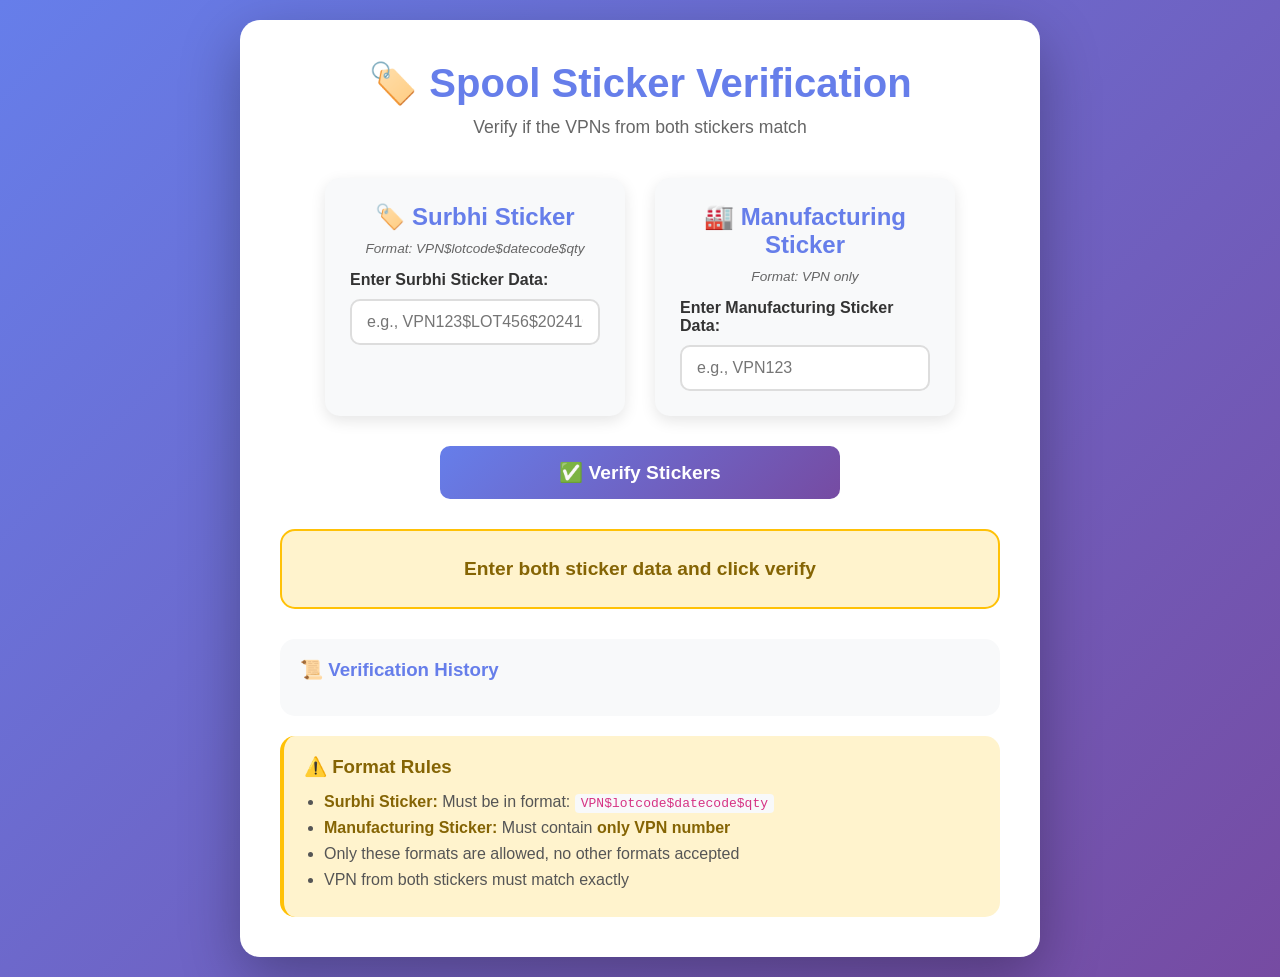
==== index.html @ ccfc0573 "Spool Sticker Verification System - Surbhi and Manufacturing sticker validation" ====
<!DOCTYPE html>
<html lang="en">
<head>
    <meta charset="UTF-8">
    <meta name="viewport" content="width=device-width, initial-scale=1.0">
    <title>Spool Sticker Verification System</title>
    <link rel="stylesheet" href="style.css">
</head>
<body>
    <div class="container">
        <h1>🏷️ Spool Sticker Verification</h1>
        <p class="subtitle">Verify if the VPNs from both stickers match</p>
        
        <div class="sticker-section">
            <div class="sticker">
                <h2>🏷️ Surbhi Sticker</h2>
                <p class="format-hint">Format: VPN$lotcode$datecode$qty</p>
                <div class="qr-input-group">
                    <label for="surbhiSticker">Enter Surbhi Sticker Data:</label>
                    <input type="text" id="surbhiSticker" placeholder="e.g., VPN123$LOT456$20241014$100">
                </div>
            </div>
            
            <div class="sticker">
                <h2>🏭 Manufacturing Sticker</h2>
                <p class="format-hint">Format: VPN only</p>
                <div class="qr-input-group">
                    <label for="manufacturingSticker">Enter Manufacturing Sticker Data:</label>
                    <input type="text" id="manufacturingSticker" placeholder="e.g., VPN123">
                </div>
            </div>
        </div>
        
        <button onclick="verifyStickers()" class="verify-btn" id="verifyBtn">✅ Verify Stickers</button>
        
        <div class="result" id="result">
            <p>Enter both sticker data and click verify</p>
        </div>
        
        <div class="history" id="history">
            <h3>📜 Verification History</h3>
            <ul id="historyList"></ul>
        </div>
        
        <div class="format-info">
            <h3>⚠️ Format Rules</h3>
            <ul>
                <li><strong>Surbhi Sticker:</strong> Must be in format: <code>VPN$lotcode$datecode$qty</code></li>
                <li><strong>Manufacturing Sticker:</strong> Must contain <strong>only VPN number</strong></li>
                <li>Only these formats are allowed, no other formats accepted</li>
                <li>VPN from both stickers must match exactly</li>
            </ul>
        </div>
    </div>
    
    <script src="script.js"></script>
</body>
</html>
---- style.css ----
* {
    margin: 0;
    padding: 0;
    box-sizing: border-box;
    font-family: 'Segoe UI', Tahoma, Geneva, Verdana, sans-serif;
}

body {
    background: linear-gradient(135deg, #667eea 0%, #764ba2 100%);
    min-height: 100vh;
    display: flex;
    justify-content: center;
    align-items: center;
    padding: 20px;
}

.container {
    background: white;
    border-radius: 20px;
    box-shadow: 0 20px 60px rgba(0,0,0,0.3);
    padding: 40px;
    width: 100%;
    max-width: 800px;
    text-align: center;
}

h1 {
    color: #667eea;
    margin-bottom: 10px;
    font-size: 2.5em;
}

.subtitle {
    color: #666;
    margin-bottom: 40px;
    font-size: 1.1em;
}

.sticker-section {
    display: flex;
    gap: 30px;
    margin-bottom: 30px;
    flex-wrap: wrap;
    justify-content: center;
}

.sticker {
    background: #f8f9fa;
    border-radius: 15px;
    padding: 25px;
    width: 300px;
    box-shadow: 0 5px 15px rgba(0,0,0,0.1);
}

.sticker h2 {
    color: #667eea;
    margin-bottom: 10px;
    font-size: 1.5em;
}

.format-hint {
    font-size: 0.85em;
    color: #666;
    margin-bottom: 15px;
    font-style: italic;
}

.qr-input-group {
    display: flex;
    flex-direction: column;
    gap: 10px;
}

.qr-input-group label {
    font-weight: 600;
    color: #333;
    text-align: left;
}

.qr-input-group input {
    padding: 12px 15px;
    border: 2px solid #ddd;
    border-radius: 10px;
    font-size: 1em;
    transition: border-color 0.3s;
}

.qr-input-group input:focus {
    outline: none;
    border-color: #667eea;
}

.verify-btn {
    background: linear-gradient(135deg, #667eea 0%, #764ba2 100%);
    color: white;
    border: none;
    padding: 15px 40px;
    border-radius: 10px;
    font-size: 1.2em;
    font-weight: 600;
    cursor: pointer;
    transition: transform 0.2s, box-shadow 0.3s;
    width: 100%;
    max-width: 400px;
    margin: 0 auto;
}

.verify-btn:hover {
    transform: translateY(-3px);
    box-shadow: 0 10px 25px rgba(102, 126, 234, 0.4);
}

.verify-btn:disabled {
    background: #ccc;
    cursor: not-allowed;
    transform: none;
}

.result {
    margin: 30px 0;
    padding: 20px;
    border-radius: 15px;
    font-size: 1.2em;
    font-weight: 600;
    min-height: 80px;
    display: flex;
    align-items: center;
    justify-content: center;
}

.result.success {
    background: #d4edda;
    color: #155724;
    border: 2px solid #28a745;
}

.result.error {
    background: #f8d7da;
    color: #721c24;
    border: 2px solid #dc3545;
}

.result.waiting {
    background: #fff3cd;
    color: #856404;
    border: 2px solid #ffc107;
}

.history {
    background: #f8f9fa;
    border-radius: 15px;
    padding: 20px;
    margin-top: 30px;
    text-align: left;
}

.history h3 {
    color: #667eea;
    margin-bottom: 15px;
}

#historyList {
    list-style: none;
}

#historyList li {
    padding: 10px 15px;
    margin-bottom: 10px;
    background: white;
    border-radius: 8px;
    border-left: 4px solid #667eea;
    font-size: 0.95em;
}

#historyList li.success {
    border-left-color: #28a745;
}

#historyList li.error {
    border-left-color: #dc3545;
}

.format-info {
    background: #fff3cd;
    border-radius: 15px;
    padding: 20px;
    margin-top: 20px;
    text-align: left;
    border-left: 4px solid #ffc107;
}

.format-info h3 {
    color: #856404;
    margin-bottom: 15px;
}

.format-info ul {
    padding-left: 20px;
}

.format-info li {
    margin-bottom: 8px;
    color: #555;
}

.format-info code {
    background: #f8f9fa;
    padding: 2px 6px;
    border-radius: 4px;
    font-family: monospace;
    color: #d63384;
}

.format-info strong {
    color: #856404;
}

@media (max-width: 768px) {
    .sticker-section {
        flex-direction: column;
        align-items: center;
    }
    
    .sticker {
        width: 100%;
        max-width: 400px;
    }
    
    .container {
        padding: 20px;
    }
}
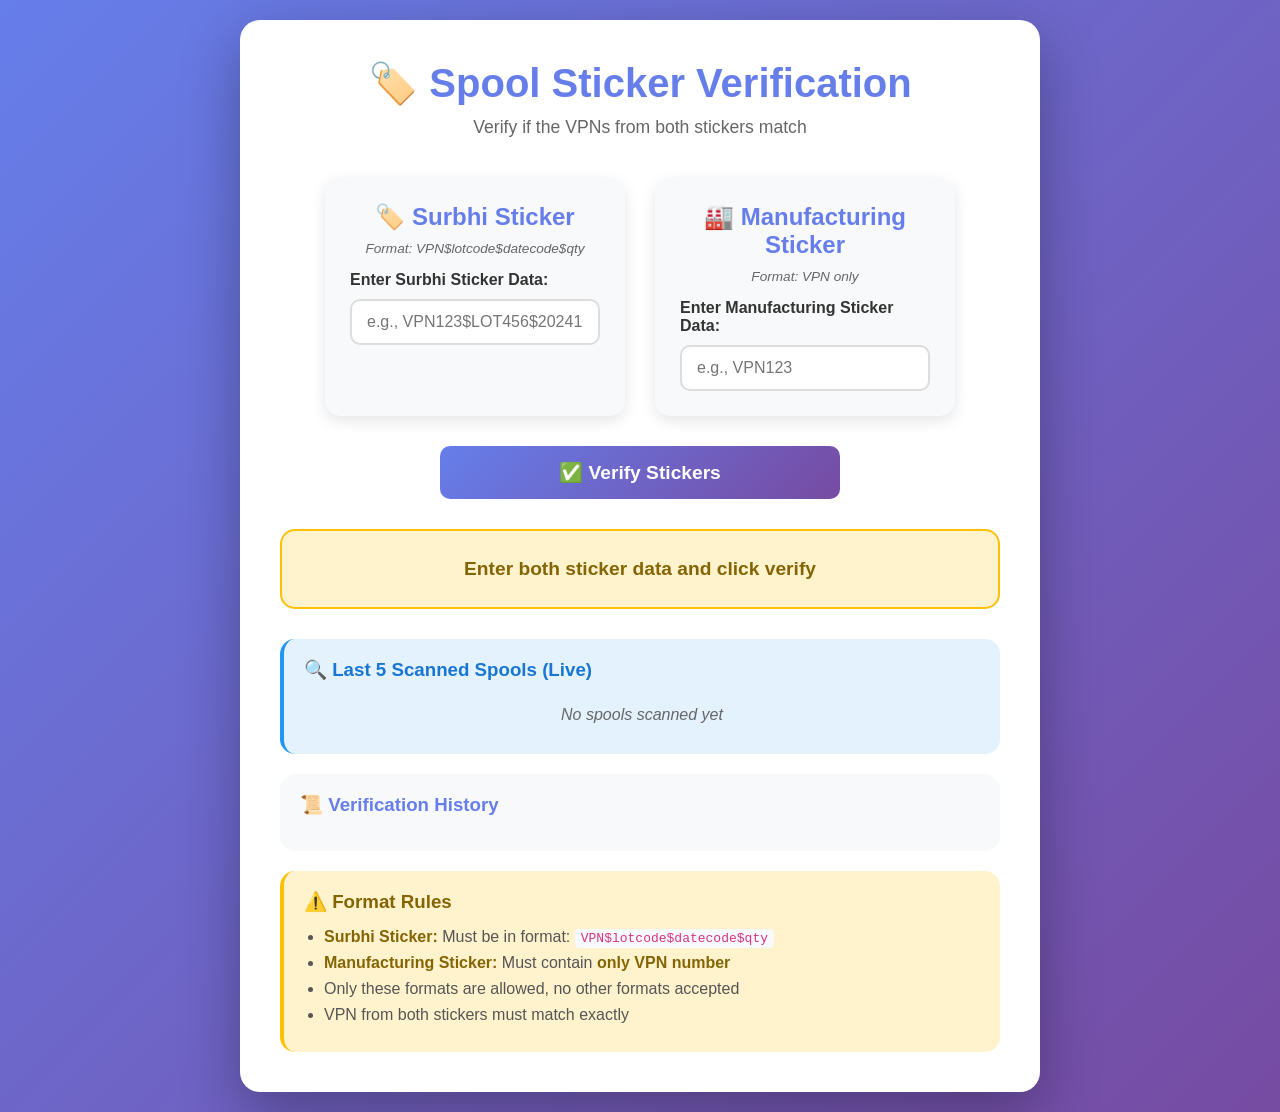
==== commit 784ef52f: "Add: Live display of last 5 scanned spools - Added recent scans section showing last 5 successful ve" ====
--- a/index.html
+++ b/index.html
@@ -37,7 +37,14 @@
             <p>Enter both sticker data and click verify</p>
         </div>
         
-        <div class="history" id="history">
+        <div class="recent-scans">
+            <h3>🔍 Last 5 Scanned Spools (Live)</h3>
+            <div class="scans-container" id="recentScans">
+                <p class="no-scans">No spools scanned yet</p>
+            </div>
+        </div>
+        
+        <div class="history">
             <h3>📜 Verification History</h3>
             <ul id="historyList"></ul>
         </div>
--- a/style.css
+++ b/style.css
@@ -146,11 +146,79 @@
     border: 2px solid #ffc107;
 }
 
+.recent-scans {
+    background: #e3f2fd;
+    border-radius: 15px;
+    padding: 20px;
+    margin-top: 20px;
+    text-align: left;
+    border-left: 4px solid #2196f3;
+}
+
+.recent-scans h3 {
+    color: #1976d2;
+    margin-bottom: 15px;
+}
+
+.scans-container {
+    display: flex;
+    flex-direction: column;
+    gap: 10px;
+}
+
+.scan-item {
+    background: white;
+    padding: 12px 15px;
+    border-radius: 8px;
+    display: flex;
+    align-items: center;
+    gap: 15px;
+    box-shadow: 0 2px 4px rgba(0,0,0,0.1);
+    transition: transform 0.2s, box-shadow 0.2s;
+}
+
+.scan-item:hover {
+    transform: translateX(5px);
+    box-shadow: 0 4px 8px rgba(0,0,0,0.15);
+}
+
+.scan-number {
+    background: #2196f3;
+    color: white;
+    width: 30px;
+    height: 30px;
+    border-radius: 50%;
+    display: flex;
+    align-items: center;
+    justify-content: center;
+    font-weight: bold;
+    font-size: 0.9em;
+}
+
+.scan-vpn {
+    flex: 1;
+    font-weight: 600;
+    color: #333;
+    font-family: monospace;
+}
+
+.scan-time {
+    color: #666;
+    font-size: 0.9em;
+}
+
+.no-scans {
+    color: #666;
+    font-style: italic;
+    text-align: center;
+    padding: 10px;
+}
+
 .history {
     background: #f8f9fa;
     border-radius: 15px;
     padding: 20px;
-    margin-top: 30px;
+    margin-top: 20px;
     text-align: left;
 }
 
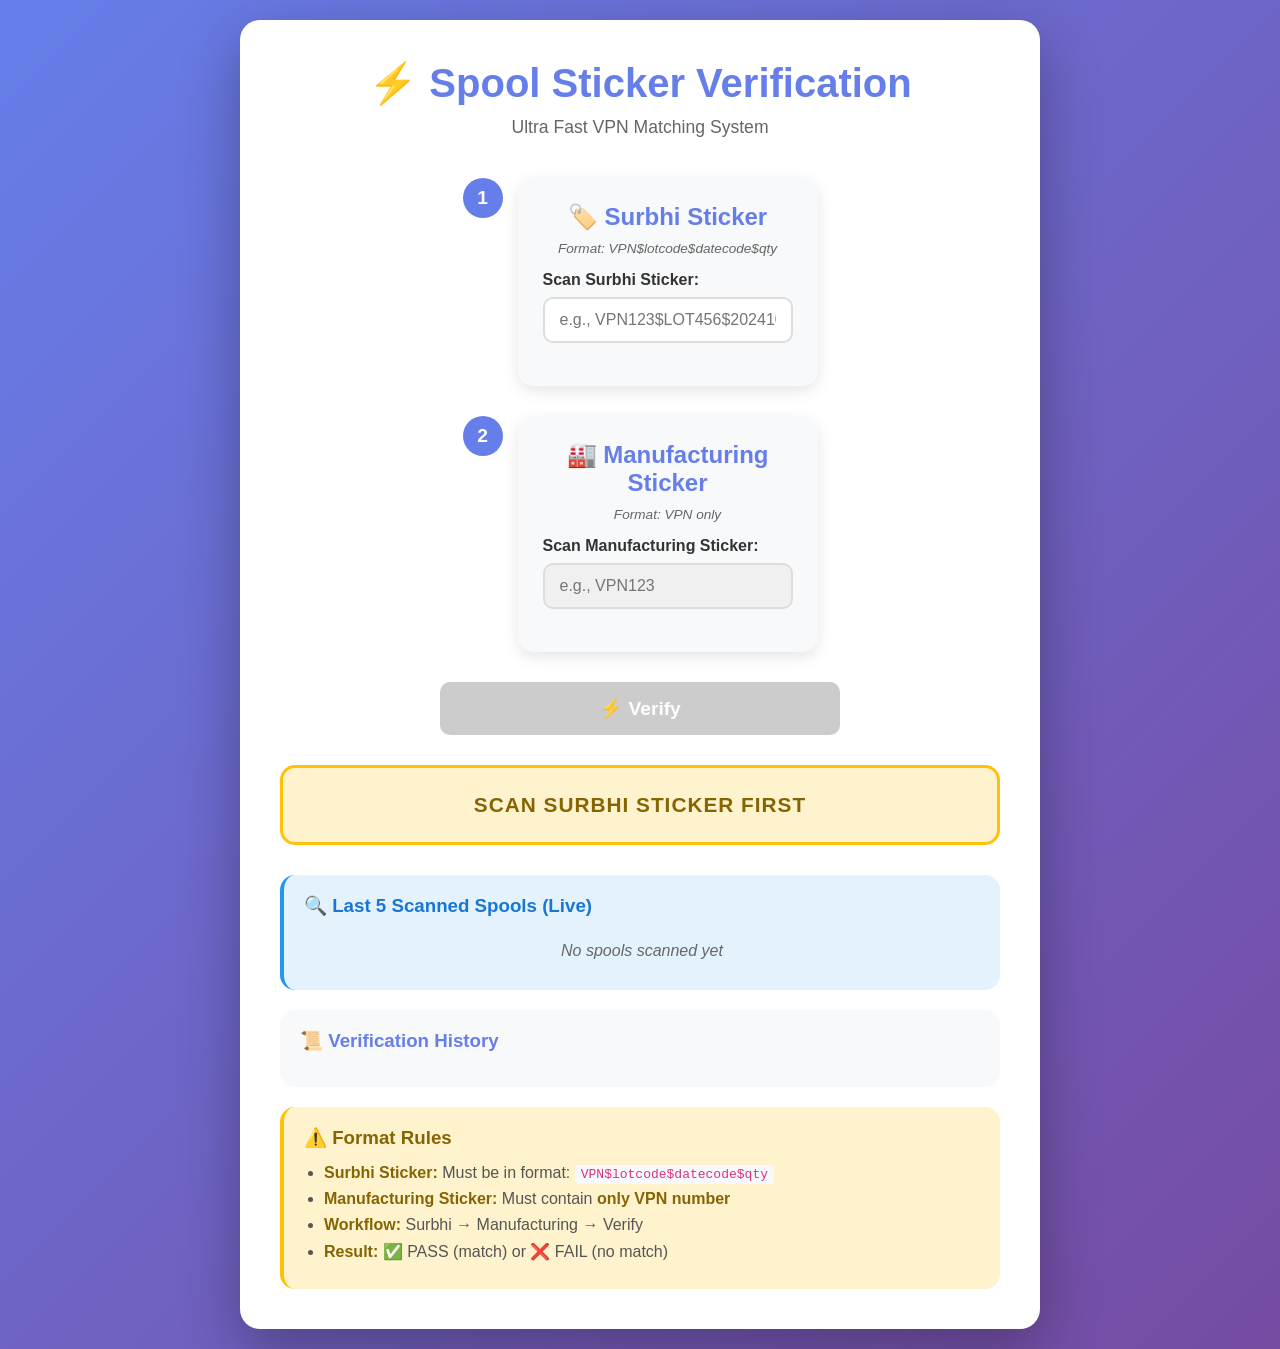
==== commit 4cf28e81: "Ultra Fast Spool Verification System - Sequential workflow: Surbhi sticker first, then Manufacturing" ====
--- a/index.html
+++ b/index.html
@@ -8,33 +8,41 @@
 </head>
 <body>
     <div class="container">
-        <h1>🏷️ Spool Sticker Verification</h1>
-        <p class="subtitle">Verify if the VPNs from both stickers match</p>
+        <h1>⚡ Spool Sticker Verification</h1>
+        <p class="subtitle">Ultra Fast VPN Matching System</p>
         
-        <div class="sticker-section">
-            <div class="sticker">
-                <h2>🏷️ Surbhi Sticker</h2>
-                <p class="format-hint">Format: VPN$lotcode$datecode$qty</p>
-                <div class="qr-input-group">
-                    <label for="surbhiSticker">Enter Surbhi Sticker Data:</label>
-                    <input type="text" id="surbhiSticker" placeholder="e.g., VPN123$LOT456$20241014$100">
+        <div class="workflow-section">
+            <div class="step">
+                <span class="step-number">1</span>
+                <div class="sticker">
+                    <h2>🏷️ Surbhi Sticker</h2>
+                    <p class="format-hint">Format: VPN$lotcode$datecode$qty</p>
+                    <div class="qr-input-group">
+                        <label for="surbhiSticker">Scan Surbhi Sticker:</label>
+                        <input type="text" id="surbhiSticker" placeholder="e.g., VPN123$LOT456$20241014$100" autocomplete="off" oninput="validateSurbhi()">
+                        <span id="surbhiStatus" class="status"></span>
+                    </div>
                 </div>
             </div>
             
-            <div class="sticker">
-                <h2>🏭 Manufacturing Sticker</h2>
-                <p class="format-hint">Format: VPN only</p>
-                <div class="qr-input-group">
-                    <label for="manufacturingSticker">Enter Manufacturing Sticker Data:</label>
-                    <input type="text" id="manufacturingSticker" placeholder="e.g., VPN123">
+            <div class="step">
+                <span class="step-number">2</span>
+                <div class="sticker">
+                    <h2>🏭 Manufacturing Sticker</h2>
+                    <p class="format-hint">Format: VPN only</p>
+                    <div class="qr-input-group">
+                        <label for="manufacturingSticker">Scan Manufacturing Sticker:</label>
+                        <input type="text" id="manufacturingSticker" placeholder="e.g., VPN123" autocomplete="off" disabled oninput="validateManufacturing()">
+                        <span id="manufacturingStatus" class="status"></span>
+                    </div>
                 </div>
             </div>
         </div>
         
-        <button onclick="verifyStickers()" class="verify-btn" id="verifyBtn">✅ Verify Stickers</button>
+        <button onclick="verifyStickers()" class="verify-btn" id="verifyBtn" disabled>⚡ Verify</button>
         
         <div class="result" id="result">
-            <p>Enter both sticker data and click verify</p>
+            <p>Scan both stickers to verify</p>
         </div>
         
         <div class="recent-scans">
@@ -54,8 +62,8 @@
             <ul>
                 <li><strong>Surbhi Sticker:</strong> Must be in format: <code>VPN$lotcode$datecode$qty</code></li>
                 <li><strong>Manufacturing Sticker:</strong> Must contain <strong>only VPN number</strong></li>
-                <li>Only these formats are allowed, no other formats accepted</li>
-                <li>VPN from both stickers must match exactly</li>
+                <li><strong>Workflow:</strong> Surbhi → Manufacturing → Verify</li>
+                <li><strong>Result:</strong> ✅ PASS (match) or ❌ FAIL (no match)</li>
             </ul>
         </div>
     </div>
--- a/style.css
+++ b/style.css
@@ -36,12 +36,33 @@
     font-size: 1.1em;
 }
 
-.sticker-section {
+.workflow-section {
     display: flex;
     gap: 30px;
     margin-bottom: 30px;
     flex-wrap: wrap;
     justify-content: center;
+}
+
+.step {
+    position: relative;
+    display: flex;
+    align-items: flex-start;
+    gap: 15px;
+}
+
+.step-number {
+    background: #667eea;
+    color: white;
+    width: 40px;
+    height: 40px;
+    border-radius: 50%;
+    display: flex;
+    align-items: center;
+    justify-content: center;
+    font-weight: bold;
+    font-size: 1.2em;
+    flex-shrink: 0;
 }
 
 .sticker {
@@ -68,7 +89,7 @@
 .qr-input-group {
     display: flex;
     flex-direction: column;
-    gap: 10px;
+    gap: 8px;
 }
 
 .qr-input-group label {
@@ -82,12 +103,34 @@
     border: 2px solid #ddd;
     border-radius: 10px;
     font-size: 1em;
-    transition: border-color 0.3s;
+    transition: border-color 0.3s, box-shadow 0.2s;
 }
 
 .qr-input-group input:focus {
     outline: none;
     border-color: #667eea;
+    box-shadow: 0 0 0 3px rgba(102, 126, 234, 0.1);
+}
+
+.qr-input-group input:disabled {
+    background: #f0f0f0;
+    cursor: not-allowed;
+}
+
+.status {
+    font-size: 0.9em;
+    text-align: left;
+    padding: 5px 0;
+}
+
+.status.valid {
+    color: #28a745;
+    font-weight: 600;
+}
+
+.status.invalid {
+    color: #dc3545;
+    font-weight: 600;
 }
 
 .verify-btn {
@@ -105,7 +148,7 @@
     margin: 0 auto;
 }
 
-.verify-btn:hover {
+.verify-btn:hover:not(:disabled) {
     transform: translateY(-3px);
     box-shadow: 0 10px 25px rgba(102, 126, 234, 0.4);
 }
@@ -120,30 +163,46 @@
     margin: 30px 0;
     padding: 20px;
     border-radius: 15px;
-    font-size: 1.2em;
-    font-weight: 600;
+    font-size: 1.3em;
+    font-weight: 700;
     min-height: 80px;
     display: flex;
     align-items: center;
     justify-content: center;
+    text-transform: uppercase;
+    letter-spacing: 1px;
 }
 
 .result.success {
     background: #d4edda;
     color: #155724;
-    border: 2px solid #28a745;
+    border: 3px solid #28a745;
+    animation: pulseSuccess 0.5s;
 }
 
 .result.error {
     background: #f8d7da;
     color: #721c24;
-    border: 2px solid #dc3545;
+    border: 3px solid #dc3545;
+    animation: pulseError 0.5s;
 }
 
 .result.waiting {
     background: #fff3cd;
     color: #856404;
-    border: 2px solid #ffc107;
+    border: 3px solid #ffc107;
+}
+
+@keyframes pulseSuccess {
+    0% { transform: scale(1); }
+    50% { transform: scale(1.02); }
+    100% { transform: scale(1); }
+}
+
+@keyframes pulseError {
+    0% { transform: scale(1); }
+    50% { transform: scale(1.02); }
+    100% { transform: scale(1); }
 }
 
 .recent-scans {
@@ -200,6 +259,18 @@
     font-weight: 600;
     color: #333;
     font-family: monospace;
+}
+
+.scan-result {
+    font-size: 1.2em;
+}
+
+.scan-result.PASS {
+    color: #28a745;
+}
+
+.scan-result.FAIL {
+    color: #dc3545;
 }
 
 .scan-time {
@@ -284,14 +355,18 @@
 }
 
 @media (max-width: 768px) {
-    .sticker-section {
+    .workflow-section {
         flex-direction: column;
         align-items: center;
     }
     
+    .step {
+        width: 100%;
+        max-width: 400px;
+    }
+    
     .sticker {
         width: 100%;
-        max-width: 400px;
     }
     
     .container {
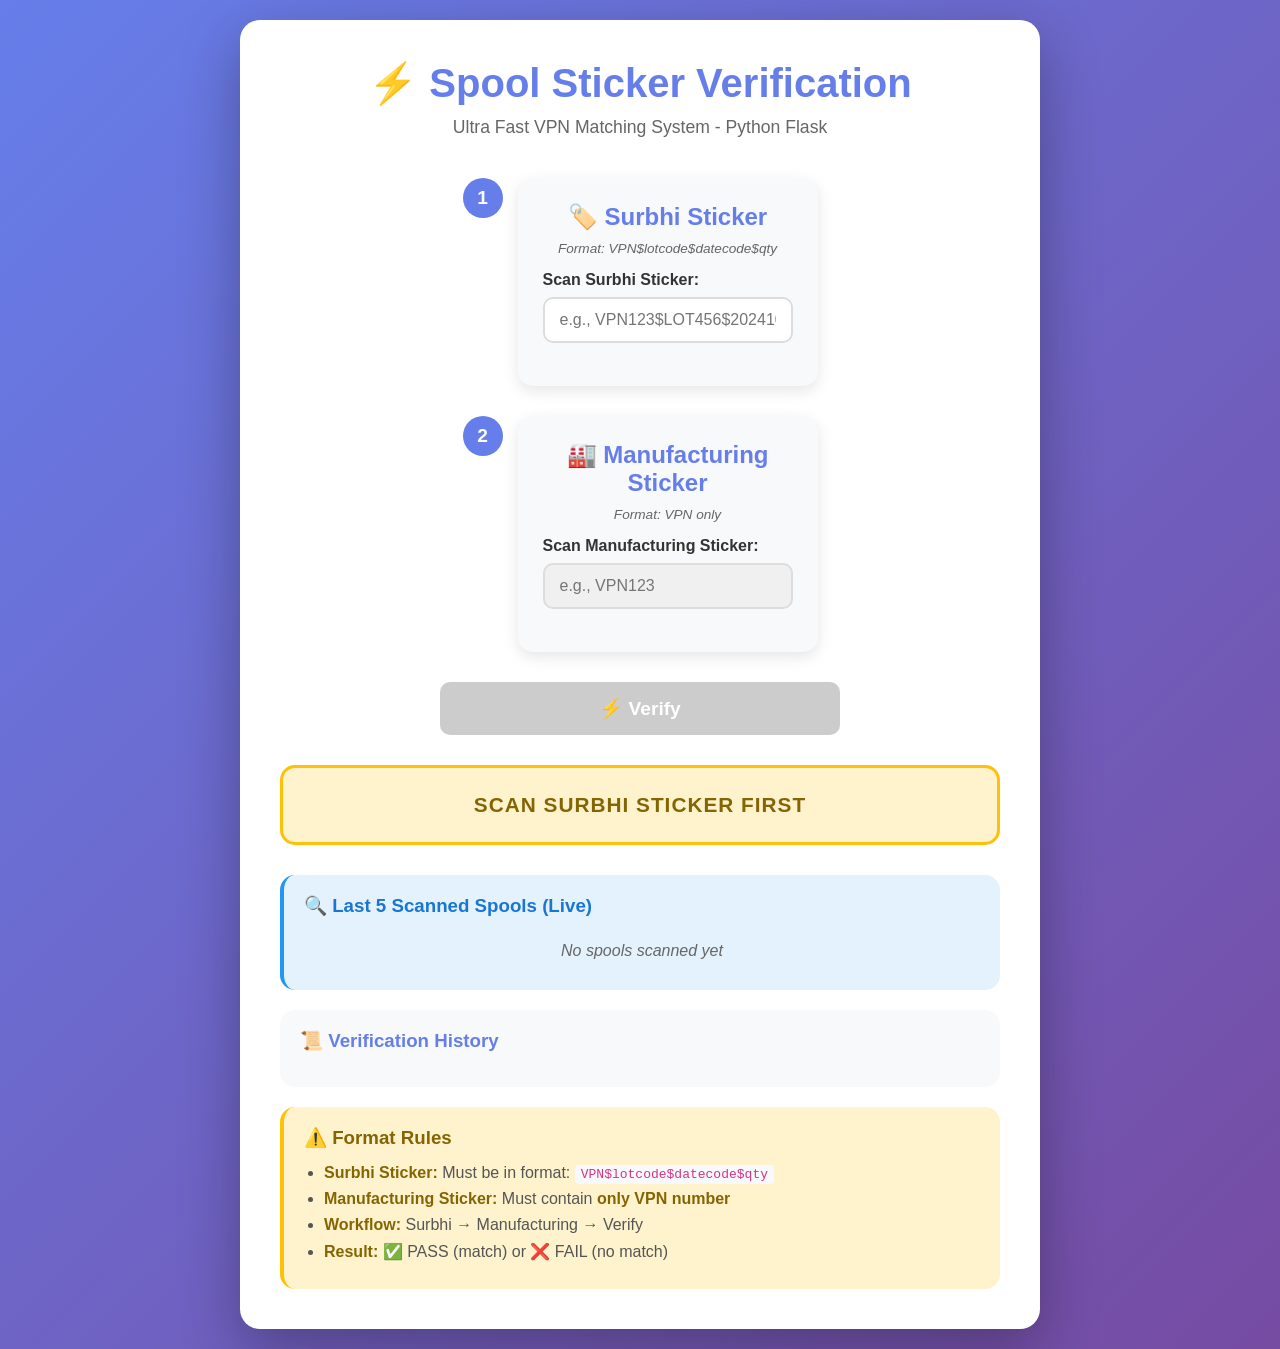
==== commit 78738c39: "Convert to Python Flask web app - Added app.py with Flask backend - Added requirements.txt (Flask==3" ====
--- a/index.html
+++ b/index.html
@@ -3,13 +3,13 @@
 <head>
     <meta charset="UTF-8">
     <meta name="viewport" content="width=device-width, initial-scale=1.0">
-    <title>Spool Sticker Verification System</title>
-    <link rel="stylesheet" href="style.css">
+    <title>⚡ Spool Verification - Python Flask</title>
+    <link rel="stylesheet" href="/static/style.css">
 </head>
 <body>
     <div class="container">
         <h1>⚡ Spool Sticker Verification</h1>
-        <p class="subtitle">Ultra Fast VPN Matching System</p>
+        <p class="subtitle">Ultra Fast VPN Matching System - Python Flask</p>
         
         <div class="workflow-section">
             <div class="step">
@@ -68,6 +68,6 @@
         </div>
     </div>
     
-    <script src="script.js"></script>
+    <script src="/static/script.js"></script>
 </body>
 </html>
--- a/static/style.css
+++ b/static/style.css
@@ -0,0 +1,375 @@
+* {
+    margin: 0;
+    padding: 0;
+    box-sizing: border-box;
+    font-family: 'Segoe UI', Tahoma, Geneva, Verdana, sans-serif;
+}
+
+body {
+    background: linear-gradient(135deg, #667eea 0%, #764ba2 100%);
+    min-height: 100vh;
+    display: flex;
+    justify-content: center;
+    align-items: center;
+    padding: 20px;
+}
+
+.container {
+    background: white;
+    border-radius: 20px;
+    box-shadow: 0 20px 60px rgba(0,0,0,0.3);
+    padding: 40px;
+    width: 100%;
+    max-width: 800px;
+    text-align: center;
+}
+
+h1 {
+    color: #667eea;
+    margin-bottom: 10px;
+    font-size: 2.5em;
+}
+
+.subtitle {
+    color: #666;
+    margin-bottom: 40px;
+    font-size: 1.1em;
+}
+
+.workflow-section {
+    display: flex;
+    gap: 30px;
+    margin-bottom: 30px;
+    flex-wrap: wrap;
+    justify-content: center;
+}
+
+.step {
+    position: relative;
+    display: flex;
+    align-items: flex-start;
+    gap: 15px;
+}
+
+.step-number {
+    background: #667eea;
+    color: white;
+    width: 40px;
+    height: 40px;
+    border-radius: 50%;
+    display: flex;
+    align-items: center;
+    justify-content: center;
+    font-weight: bold;
+    font-size: 1.2em;
+    flex-shrink: 0;
+}
+
+.sticker {
+    background: #f8f9fa;
+    border-radius: 15px;
+    padding: 25px;
+    width: 300px;
+    box-shadow: 0 5px 15px rgba(0,0,0,0.1);
+}
+
+.sticker h2 {
+    color: #667eea;
+    margin-bottom: 10px;
+    font-size: 1.5em;
+}
+
+.format-hint {
+    font-size: 0.85em;
+    color: #666;
+    margin-bottom: 15px;
+    font-style: italic;
+}
+
+.qr-input-group {
+    display: flex;
+    flex-direction: column;
+    gap: 8px;
+}
+
+.qr-input-group label {
+    font-weight: 600;
+    color: #333;
+    text-align: left;
+}
+
+.qr-input-group input {
+    padding: 12px 15px;
+    border: 2px solid #ddd;
+    border-radius: 10px;
+    font-size: 1em;
+    transition: border-color 0.3s, box-shadow 0.2s;
+}
+
+.qr-input-group input:focus {
+    outline: none;
+    border-color: #667eea;
+    box-shadow: 0 0 0 3px rgba(102, 126, 234, 0.1);
+}
+
+.qr-input-group input:disabled {
+    background: #f0f0f0;
+    cursor: not-allowed;
+}
+
+.status {
+    font-size: 0.9em;
+    text-align: left;
+    padding: 5px 0;
+}
+
+.status.valid {
+    color: #28a745;
+    font-weight: 600;
+}
+
+.status.invalid {
+    color: #dc3545;
+    font-weight: 600;
+}
+
+.verify-btn {
+    background: linear-gradient(135deg, #667eea 0%, #764ba2 100%);
+    color: white;
+    border: none;
+    padding: 15px 40px;
+    border-radius: 10px;
+    font-size: 1.2em;
+    font-weight: 600;
+    cursor: pointer;
+    transition: transform 0.2s, box-shadow 0.3s;
+    width: 100%;
+    max-width: 400px;
+    margin: 0 auto;
+}
+
+.verify-btn:hover:not(:disabled) {
+    transform: translateY(-3px);
+    box-shadow: 0 10px 25px rgba(102, 126, 234, 0.4);
+}
+
+.verify-btn:disabled {
+    background: #ccc;
+    cursor: not-allowed;
+    transform: none;
+}
+
+.result {
+    margin: 30px 0;
+    padding: 20px;
+    border-radius: 15px;
+    font-size: 1.3em;
+    font-weight: 700;
+    min-height: 80px;
+    display: flex;
+    align-items: center;
+    justify-content: center;
+    text-transform: uppercase;
+    letter-spacing: 1px;
+}
+
+.result.success {
+    background: #d4edda;
+    color: #155724;
+    border: 3px solid #28a745;
+    animation: pulseSuccess 0.5s;
+}
+
+.result.error {
+    background: #f8d7da;
+    color: #721c24;
+    border: 3px solid #dc3545;
+    animation: pulseError 0.5s;
+}
+
+.result.waiting {
+    background: #fff3cd;
+    color: #856404;
+    border: 3px solid #ffc107;
+}
+
+@keyframes pulseSuccess {
+    0% { transform: scale(1); }
+    50% { transform: scale(1.02); }
+    100% { transform: scale(1); }
+}
+
+@keyframes pulseError {
+    0% { transform: scale(1); }
+    50% { transform: scale(1.02); }
+    100% { transform: scale(1); }
+}
+
+.recent-scans {
+    background: #e3f2fd;
+    border-radius: 15px;
+    padding: 20px;
+    margin-top: 20px;
+    text-align: left;
+    border-left: 4px solid #2196f3;
+}
+
+.recent-scans h3 {
+    color: #1976d2;
+    margin-bottom: 15px;
+}
+
+.scans-container {
+    display: flex;
+    flex-direction: column;
+    gap: 10px;
+}
+
+.scan-item {
+    background: white;
+    padding: 12px 15px;
+    border-radius: 8px;
+    display: flex;
+    align-items: center;
+    gap: 15px;
+    box-shadow: 0 2px 4px rgba(0,0,0,0.1);
+    transition: transform 0.2s, box-shadow 0.2s;
+}
+
+.scan-item:hover {
+    transform: translateX(5px);
+    box-shadow: 0 4px 8px rgba(0,0,0,0.15);
+}
+
+.scan-number {
+    background: #2196f3;
+    color: white;
+    width: 30px;
+    height: 30px;
+    border-radius: 50%;
+    display: flex;
+    align-items: center;
+    justify-content: center;
+    font-weight: bold;
+    font-size: 0.9em;
+}
+
+.scan-vpn {
+    flex: 1;
+    font-weight: 600;
+    color: #333;
+    font-family: monospace;
+}
+
+.scan-result {
+    font-size: 1.2em;
+}
+
+.scan-result.PASS {
+    color: #28a745;
+}
+
+.scan-result.FAIL {
+    color: #dc3545;
+}
+
+.scan-time {
+    color: #666;
+    font-size: 0.9em;
+}
+
+.no-scans {
+    color: #666;
+    font-style: italic;
+    text-align: center;
+    padding: 10px;
+}
+
+.history {
+    background: #f8f9fa;
+    border-radius: 15px;
+    padding: 20px;
+    margin-top: 20px;
+    text-align: left;
+}
+
+.history h3 {
+    color: #667eea;
+    margin-bottom: 15px;
+}
+
+#historyList {
+    list-style: none;
+}
+
+#historyList li {
+    padding: 10px 15px;
+    margin-bottom: 10px;
+    background: white;
+    border-radius: 8px;
+    border-left: 4px solid #667eea;
+    font-size: 0.95em;
+}
+
+#historyList li.success {
+    border-left-color: #28a745;
+}
+
+#historyList li.error {
+    border-left-color: #dc3545;
+}
+
+.format-info {
+    background: #fff3cd;
+    border-radius: 15px;
+    padding: 20px;
+    margin-top: 20px;
+    text-align: left;
+    border-left: 4px solid #ffc107;
+}
+
+.format-info h3 {
+    color: #856404;
+    margin-bottom: 15px;
+}
+
+.format-info ul {
+    padding-left: 20px;
+}
+
+.format-info li {
+    margin-bottom: 8px;
+    color: #555;
+}
+
+.format-info code {
+    background: #f8f9fa;
+    padding: 2px 6px;
+    border-radius: 4px;
+    font-family: monospace;
+    color: #d63384;
+}
+
+.format-info strong {
+    color: #856404;
+}
+
+@media (max-width: 768px) {
+    .workflow-section {
+        flex-direction: column;
+        align-items: center;
+    }
+    
+    .step {
+        width: 100%;
+        max-width: 400px;
+    }
+    
+    .sticker {
+        width: 100%;
+    }
+    
+    .container {
+        padding: 20px;
+    }
+}
